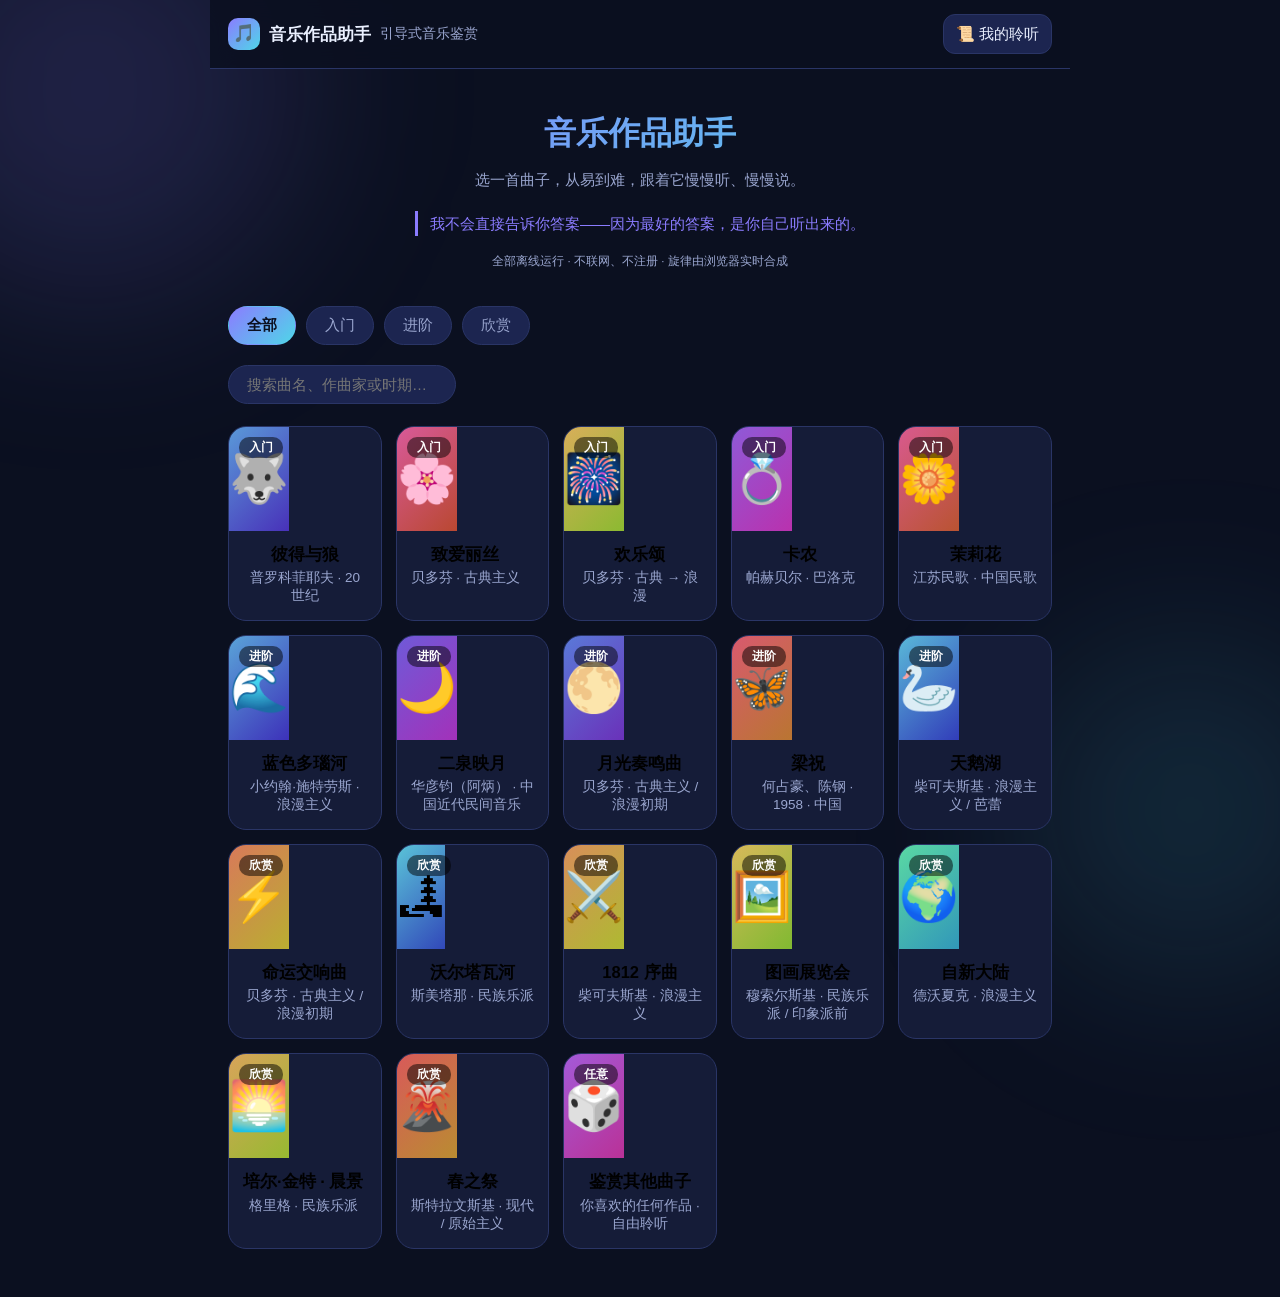
==== index.html @ 35c8faad "feat: 音乐作品助手改进版 + 乐龄聆听计划适老化版（共享底座，纯离线）" ====
<!DOCTYPE html>
<html lang="zh-CN">
<head>
<meta charset="UTF-8">
<meta name="viewport" content="width=device-width, initial-scale=1.0">
<title>音乐作品助手 · 引导式音乐鉴赏（改进版）</title>
<link rel="stylesheet" href="shared/base.css">
<style>
/* ---------- 通用版皮肤：延续原作的深色基调，但不再依赖任何后端 ---------- */
:root {
  --bg: #0b1020;
  --card: #151c38;
  --card2: #1c2550;
  --border: #2a3566;
  --text: #eaf0ff;
  --muted: #9aa6cf;

  --accent: #8b7cff;
  --accent-soft: rgba(139, 124, 255, .14);
  --gold: #f5c66b;
  --gold-soft: rgba(245, 198, 107, .12);
  --gold-text: #f5c66b;

  --grad: linear-gradient(135deg, #8b7cff, #4fd6e8);
  --grad-user: linear-gradient(135deg, #6d5cff, #4f8fe8);
  --on-accent: #0b1020;
  --bar-bg: rgba(11, 16, 32, .86);
  --bot-bubble: #1b2347;

  --font: -apple-system, BlinkMacSystemFont, "Segoe UI", "PingFang SC", "Microsoft YaHei", sans-serif;

  --fs: 15px;
  --fs-lg: 16.5px;
  --fs-sm: 13.5px;
  --fs-xs: 11.5px;
  --fs-hero: 32px;

  --sp-3: 14px;
  --sp-4: 18px;
  --radius: 18px;
  --app-w: 860px;
  --card-w: 152px;
  --cover-h: 104px;
  --btn: 40px;
  --av: 34px;
  --logo: 32px;
}
.bg-orb { position: fixed; border-radius: 50%; filter: blur(90px); pointer-events: none; z-index: 0; }
.orb1 { width: 420px; height: 420px; background: rgba(139,124,255,.16); top: -120px; left: -120px; }
.orb2 { width: 340px; height: 340px; background: rgba(79,214,232,.12); bottom: -80px; right: -80px; }
.app { position: relative; z-index: 1; }
.note-line { font-size: var(--fs-xs); color: var(--muted); margin-top: 16px; }
</style>
</head>
<body>

<div class="bg-orb orb1"></div>
<div class="bg-orb orb2"></div>

<div class="app">
  <header class="topbar">
    <div class="brand"><span class="logo">🎵</span>音乐作品助手<small>引导式音乐鉴赏</small></div>
    <div class="spacer"></div>
    <button class="icon-btn" id="recBtn">📜 我的聆听<span id="recCount" class="hidden"></span></button>
  </header>

  <section class="home" id="home">
    <div class="hero">
      <h1>音乐作品助手</h1>
      <p>选一首曲子，从易到难，跟着它慢慢听、慢慢说。</p>
      <div class="quote">我不会直接告诉你答案——因为最好的答案，是你自己听出来的。</div>
      <div class="note-line">全部离线运行 · 不联网、不注册 · 旋律由浏览器实时合成</div>
    </div>
    <div class="filter" id="filter"></div>
    <div style="margin-bottom:22px">
      <input class="search-box" id="search" placeholder="搜索曲名、作曲家或时期…">
    </div>
    <div class="track-grid" id="grid"></div>
  </section>

  <section class="chat-view hidden" id="chatView">
    <div class="subbar">
      <button class="back" onclick="MZApp.goHome()" aria-label="返回">←</button>
      <div class="at" id="subTitle"></div>
    </div>
    <div class="stage-bar" id="stageBar"></div>
    <div class="chat" id="chat"></div>
    <div class="composer" id="composer"></div>
  </section>
</div>

<div class="sheet-mask" id="recordsSheet">
  <div class="sheet">
    <h3>我的聆听</h3>
    <div id="recordsBody"></div>
    <div style="margin-top:16px;text-align:right">
      <button class="icon-btn" onclick="MZApp.hideRecords()">关闭</button>
    </div>
  </div>
</div>

<script src="shared/catalog.js"></script>
<script src="shared/audio.js"></script>
<script src="shared/engine.js"></script>
<script src="shared/app.js"></script>
<script>MZApp.init({ senior: false });</script>
</body>
</html>
---- shared/base.css ----
/* ============================================================
 * 结构样式 · 共享底座
 * 只负责布局与结构，颜色/字号全部走 CSS 变量，
 * 由「通用版」和「乐龄版」各自覆盖变量形成两套皮肤。
 * ============================================================ */
* { margin: 0; padding: 0; box-sizing: border-box; }

html, body {
  background: var(--bg);
  color: var(--text);
  font-family: var(--font);
  font-size: var(--fs);
  line-height: 1.7;
  -webkit-font-smoothing: antialiased;
}
html, body { height: 100%; }

/* 用 fixed 把整页钉死在视口上：页面本身永远不滚动，
   滚动只发生在中间的对话区。否则输入框自动聚焦时，
   浏览器会把 overflow:hidden 的容器顶上去，横幅就会滑到顶栏后面。 */
.app {
  position: fixed;
  inset: 0;
  max-width: var(--app-w);
  margin: 0 auto;
  overflow: hidden;
  display: flex;
  flex-direction: column;
}

/* ---------- 顶栏 ---------- */
.topbar {
  z-index: 20;
  flex-shrink: 0;
  display: flex; align-items: center; gap: 12px;
  padding: var(--sp-3) var(--sp-4);
  border-bottom: 1px solid var(--border);
  background: var(--bar-bg);
  backdrop-filter: blur(12px);
}
.brand { font-size: var(--fs-lg); font-weight: 800; display: flex; align-items: center; gap: 9px; }
.brand .logo {
  width: var(--logo); height: var(--logo); border-radius: 10px;
  background: var(--grad); display: flex; align-items: center;
  justify-content: center; font-size: calc(var(--logo) * 0.55);
}
.brand small { font-weight: 500; color: var(--muted); font-size: var(--fs-sm); }
.spacer { flex: 1; }
.icon-btn {
  min-width: var(--btn); height: var(--btn); padding: 0 12px;
  border-radius: 12px; border: 1px solid var(--border);
  background: var(--card2); color: var(--text);
  font-size: var(--fs); cursor: pointer; font-family: inherit;
  display: inline-flex; align-items: center; justify-content: center; gap: 6px;
  transition: .18s;
}
.icon-btn:hover { border-color: var(--accent); color: var(--accent); }

/* ---------- 首页 ---------- */
.home { flex: 1; overflow-y: auto; padding: 0 var(--sp-4) 48px; }
.hero { padding: 44px 8px 26px; text-align: center; }
.hero h1 {
  font-size: var(--fs-hero); font-weight: 800; line-height: 1.25;
  background: var(--grad); -webkit-background-clip: text; background-clip: text;
  -webkit-text-fill-color: transparent;
}
.hero p { color: var(--muted); font-size: var(--fs); margin: 14px auto 0; max-width: 34em; }
.hero .quote {
  margin-top: 18px; font-size: var(--fs); color: var(--accent);
  border-left: 3px solid var(--accent); padding-left: 12px;
  display: inline-block; text-align: left;
}
.filter { display: flex; gap: 10px; align-items: center; flex-wrap: wrap; margin: 8px 0 20px; }
.chip {
  padding: 9px 18px; border-radius: 999px; font-size: var(--fs);
  cursor: pointer; border: 1px solid var(--border); background: var(--card2);
  color: var(--muted); transition: .18s; font-family: inherit;
}
.chip.active { background: var(--grad); color: var(--on-accent); border-color: transparent; font-weight: 700; }
.search-box {
  flex: 1; min-width: 150px; padding: 10px 18px; border-radius: 999px;
  border: 1px solid var(--border); background: var(--card2);
  color: var(--text); font-size: var(--fs); outline: none; font-family: inherit;
}
.search-box:focus { border-color: var(--accent); }

.track-grid { display: grid; grid-template-columns: repeat(auto-fill, minmax(var(--card-w), 1fr)); gap: var(--sp-3); }
.track-card {
  position: relative; border-radius: var(--radius); overflow: hidden;
  cursor: pointer; border: 1px solid var(--border); background: var(--card);
  transition: .2s; display: flex; flex-direction: column;
}
.track-card:hover { transform: translateY(-4px); border-color: var(--accent); box-shadow: 0 12px 28px rgba(0,0,0,.22); }
.track-card:focus-visible { outline: 3px solid var(--accent); outline-offset: 2px; }
.cover {
  height: var(--cover-h); display: flex; align-items: center;
  justify-content: center; font-size: calc(var(--cover-h) * 0.46);
}
.cover .lv {
  position: absolute; top: 10px; left: 10px; font-size: var(--fs-xs);
  font-weight: 700; padding: 3px 10px; border-radius: 10px;
  background: rgba(0,0,0,.5); color: #fff;
}
.track-meta { padding: 12px 14px 15px; }
.track-meta .t { font-size: var(--fs-lg); font-weight: 700; line-height: 1.35; }
.track-meta .c { font-size: var(--fs-sm); color: var(--muted); margin-top: 4px; }
.empty { padding: 48px; text-align: center; color: var(--muted); grid-column: 1/-1; }

/* ---------- 对话视图 ---------- */
.chat-view { flex: 1; display: flex; flex-direction: column; min-height: 0; overflow: hidden; }
.subbar {
  flex-shrink: 0;
  display: flex; align-items: center; gap: 10px;
  padding: 12px var(--sp-4); border-bottom: 1px solid var(--border); background: var(--bar-bg);
}
.subbar .back {
  min-width: var(--btn); height: var(--btn); border-radius: 12px;
  border: 1px solid var(--border); background: var(--card2);
  color: var(--text); font-size: var(--fs); cursor: pointer; font-family: inherit;
}
.subbar .at { font-size: var(--fs-lg); font-weight: 700; flex: 1; min-width: 0; overflow: hidden; text-overflow: ellipsis; white-space: nowrap; }
.stage-bar { flex-shrink: 0; padding: 10px var(--sp-4); display: flex; align-items: center; gap: 8px; overflow-x: auto; }
.stage-chip {
  flex-shrink: 0; padding: 5px 13px; border-radius: 999px; font-size: var(--fs-xs);
  background: var(--card2); color: var(--muted); border: 1px solid var(--border); white-space: nowrap;
}
.stage-chip.active { background: var(--accent-soft); border-color: var(--accent); color: var(--accent); font-weight: 700; }
.stage-chip.done { opacity: .6; }

.chat { flex: 1; overflow-y: auto; padding: var(--sp-4); display: flex; flex-direction: column; gap: var(--sp-3); min-height: 0; }
.msg { display: flex; gap: 10px; max-width: 92%; animation: up .35s ease; }
@keyframes up { from { opacity: 0; transform: translateY(8px); } to { opacity: 1; transform: none; } }
.msg.bot { align-self: flex-start; }
.msg.user { align-self: flex-end; flex-direction: row-reverse; }
.msg-avatar {
  width: var(--av); height: var(--av); border-radius: 50%; flex-shrink: 0;
  display: flex; align-items: center; justify-content: center;
  font-size: calc(var(--av) * 0.5); background: var(--grad);
}
.msg.user .msg-avatar { background: var(--grad-user); }
.bubble { padding: 13px 17px; border-radius: 16px; font-size: var(--fs); }
.msg.bot .bubble { background: var(--bot-bubble); border: 1px solid var(--border); border-top-left-radius: 5px; }
.msg.user .bubble { background: var(--grad-user); color: var(--on-accent); border-top-right-radius: 5px; }
.bubble .hint {
  display: block; margin-top: 10px; padding: 9px 12px; border-radius: 9px;
  font-size: var(--fs-sm); background: var(--gold-soft); color: var(--gold-text);
  border-left: 3px solid var(--gold);
}
.stage-line { font-weight: 700; color: var(--accent); }
.ask-line { font-weight: 600; }

/* 聆听卡片 */
.listen-card {
  margin-top: 4px; padding: 14px; border-radius: 14px;
  background: var(--accent-soft); border: 1px solid var(--border);
}
.listen-head { margin-bottom: 10px; }
.listen-label { font-size: var(--fs-sm); font-weight: 700; color: var(--accent); }
.listen-tip { font-size: var(--fs-sm); color: var(--muted); margin-bottom: 10px; }
.listen-btn {
  padding: 11px 22px; border-radius: 999px; border: none;
  background: var(--grad); color: var(--on-accent); font-size: var(--fs);
  font-weight: 700; cursor: pointer; font-family: inherit;
}
.listen-btn:hover { filter: brightness(1.06); }
.listen-dots { display: flex; gap: 6px; margin-top: 12px; flex-wrap: wrap; }
.listen-dots .dot {
  width: 9px; height: 9px; border-radius: 50%;
  background: var(--muted); opacity: .45; transition: .15s;
}
.listen-dots .dot.on { background: var(--accent); opacity: 1; transform: scale(1.35); }

/* 揭晓 / 延伸 / 小结 */
.reveal, .extend, .summary { margin-top: 4px; }
.reveal { padding: 14px 16px; border-radius: 12px; background: var(--gold-soft); border: 1px solid var(--gold); }
.reveal h4 { font-size: var(--fs); color: var(--gold-text); margin-bottom: 8px; }
.extend { padding: 14px 16px; border-radius: 12px; background: var(--accent-soft); border: 1px solid var(--accent); }
.extend h4 { font-size: var(--fs); color: var(--accent); margin-bottom: 8px; }
.summary { padding: 14px 16px; border-radius: 12px; background: var(--card2); border: 1px solid var(--border); }
.summary h4 { font-size: var(--fs); margin-bottom: 8px; }
.summary-list { margin: 10px 0 0 4px; padding-left: 16px; }
.summary-list li { font-size: var(--fs-sm); margin-bottom: 6px; }
.summary-empty { font-size: var(--fs-sm); color: var(--muted); margin-top: 8px; }

/* 底部操作区 */
.composer { flex-shrink: 0; border-top: 1px solid var(--border); background: var(--bar-bg); }
.quick-area { padding: 10px var(--sp-4); display: flex; gap: 9px; flex-wrap: wrap; }
.quick-btn {
  padding: 9px 17px; border-radius: 999px; font-size: var(--fs-sm);
  background: var(--card2); color: var(--accent); border: 1px solid var(--border);
  cursor: pointer; transition: .18s; font-family: inherit;
}
.quick-btn:hover { background: var(--accent-soft); border-color: var(--accent); }
.quick-btn.ghost { color: var(--muted); }
.quick-btn.ghost:hover { color: var(--accent); }
.input-bar { padding: 10px var(--sp-4) 20px; display: flex; gap: 10px; }
.input-bar input {
  flex: 1; padding: 13px 20px; border-radius: 999px; border: 1px solid var(--border);
  background: var(--card2); color: var(--text); font-size: var(--fs);
  outline: none; font-family: inherit;
}
.input-bar input:focus { border-color: var(--accent); }
.send-btn {
  min-width: var(--btn); height: var(--btn); border-radius: 50%; border: none;
  background: var(--grad); color: var(--on-accent); font-size: var(--fs-lg);
  cursor: pointer; flex-shrink: 0; font-family: inherit;
}

/* 记录弹层 */
.sheet-mask {
  position: fixed; inset: 0; background: rgba(0,0,0,.5); z-index: 40;
  display: none; align-items: flex-end; justify-content: center;
}
.sheet-mask.on { display: flex; }
.sheet {
  width: 100%; max-width: var(--app-w); max-height: 76vh; overflow-y: auto;
  background: var(--card); border-radius: 20px 20px 0 0; padding: var(--sp-4);
  border-top: 1px solid var(--border);
}
.sheet h3 { font-size: var(--fs-lg); margin-bottom: 12px; }
.rec { padding: 12px 0; border-bottom: 1px solid var(--border); }
.rec .rt { font-weight: 700; font-size: var(--fs); }
.rec .rd { font-size: var(--fs-xs); color: var(--muted); margin-top: 2px; }
.rec .ra { font-size: var(--fs-sm); color: var(--muted); margin-top: 6px; }

.hidden { display: none !important; }
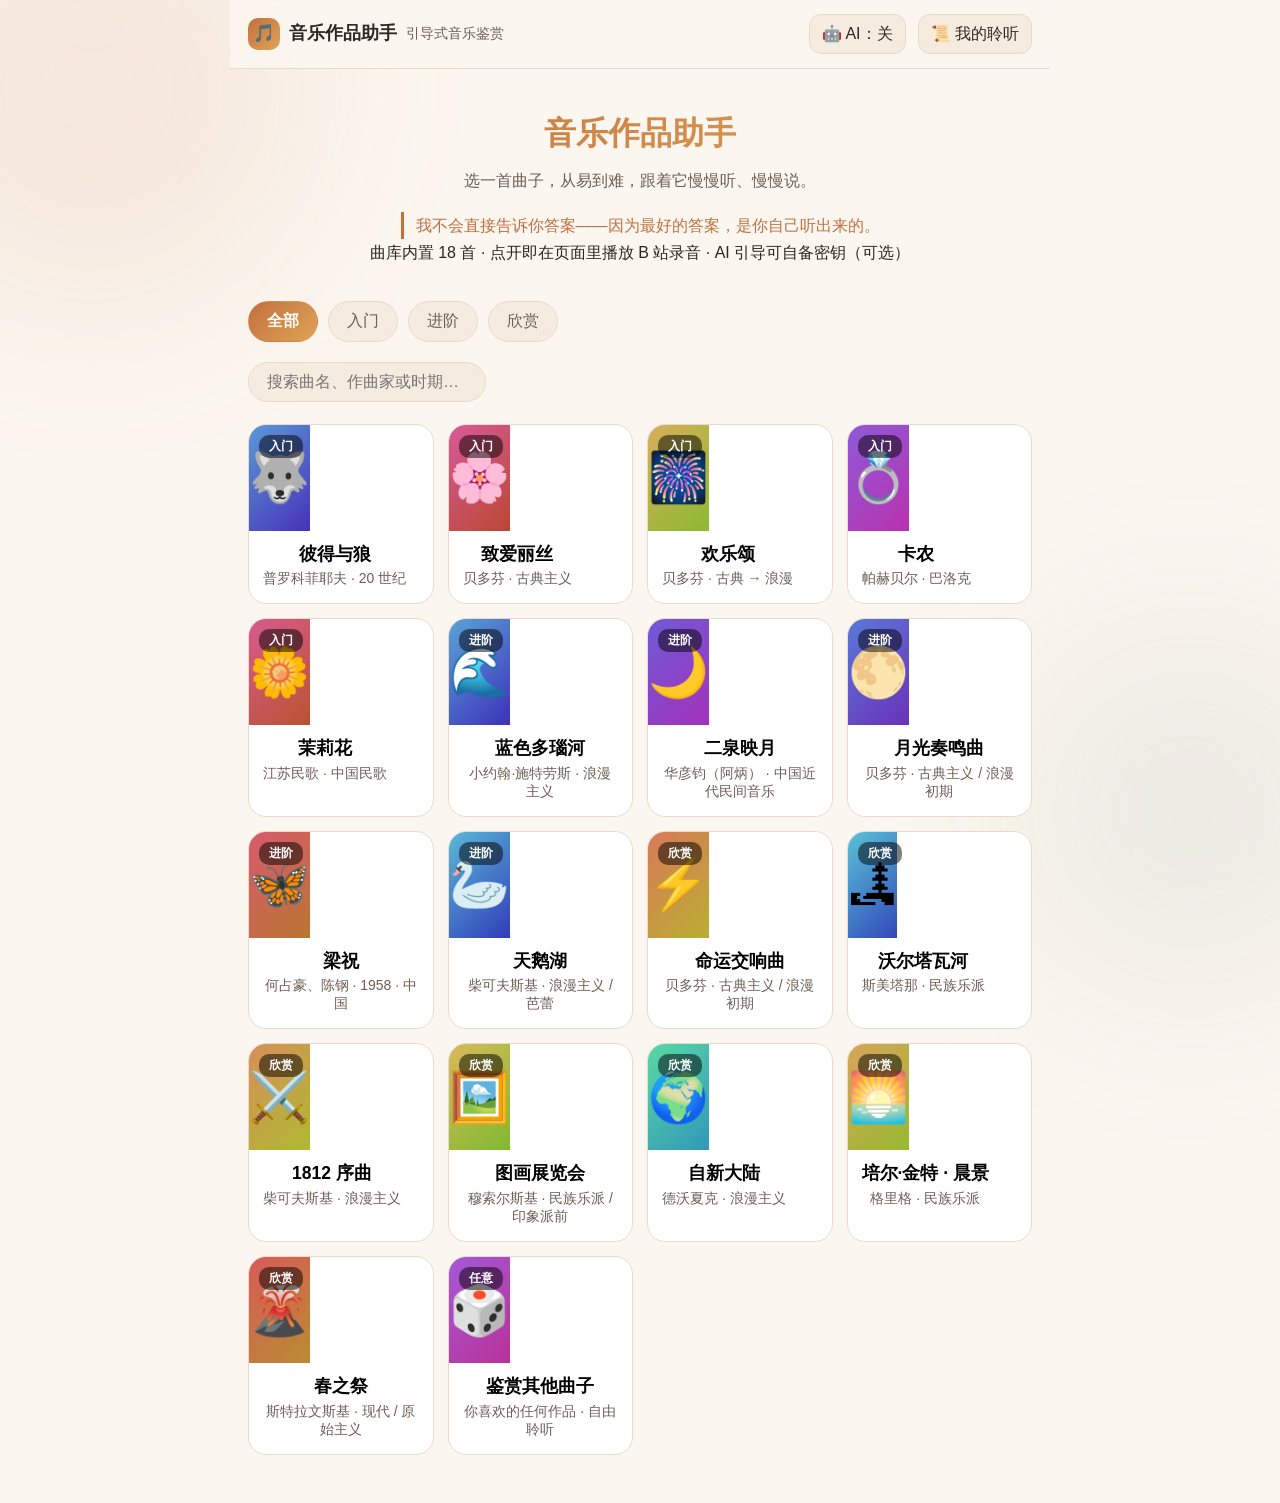
==== commit 02a32cc3: "feat: 对齐老师原版能力 —— 页面内嵌 B 站真实播放 + 可选 AI 引导 - 播放：删掉 Web Audio 合成音，改为每首预配 bvid，用 B 站播放器   内嵌在页面顶部播放；支持手" ====
--- a/index.html
+++ b/index.html
@@ -6,50 +6,12 @@
 <title>音乐作品助手 · 引导式音乐鉴赏（改进版）</title>
 <link rel="stylesheet" href="shared/base.css">
 <style>
-/* ---------- 通用版皮肤：延续原作的深色基调，但不再依赖任何后端 ---------- */
-:root {
-  --bg: #0b1020;
-  --card: #151c38;
-  --card2: #1c2550;
-  --border: #2a3566;
-  --text: #eaf0ff;
-  --muted: #9aa6cf;
-
-  --accent: #8b7cff;
-  --accent-soft: rgba(139, 124, 255, .14);
-  --gold: #f5c66b;
-  --gold-soft: rgba(245, 198, 107, .12);
-  --gold-text: #f5c66b;
-
-  --grad: linear-gradient(135deg, #8b7cff, #4fd6e8);
-  --grad-user: linear-gradient(135deg, #6d5cff, #4f8fe8);
-  --on-accent: #0b1020;
-  --bar-bg: rgba(11, 16, 32, .86);
-  --bot-bubble: #1b2347;
-
-  --font: -apple-system, BlinkMacSystemFont, "Segoe UI", "PingFang SC", "Microsoft YaHei", sans-serif;
-
-  --fs: 15px;
-  --fs-lg: 16.5px;
-  --fs-sm: 13.5px;
-  --fs-xs: 11.5px;
-  --fs-hero: 32px;
-
-  --sp-3: 14px;
-  --sp-4: 18px;
-  --radius: 18px;
-  --app-w: 860px;
-  --card-w: 152px;
-  --cover-h: 104px;
-  --btn: 40px;
-  --av: 34px;
-  --logo: 32px;
-}
+/* 通用版：与乐龄版共用同一套暖色人文设计语言，只是字号更紧凑 */
+.app { max-width: 820px; }
 .bg-orb { position: fixed; border-radius: 50%; filter: blur(90px); pointer-events: none; z-index: 0; }
-.orb1 { width: 420px; height: 420px; background: rgba(139,124,255,.16); top: -120px; left: -120px; }
-.orb2 { width: 340px; height: 340px; background: rgba(79,214,232,.12); bottom: -80px; right: -80px; }
+.orb1 { width: 420px; height: 420px; background: rgba(194, 112, 61, .10); top: -120px; left: -120px; }
+.orb2 { width: 340px; height: 340px; background: rgba(126, 155, 135, .12); bottom: -80px; right: -80px; }
 .app { position: relative; z-index: 1; }
-.note-line { font-size: var(--fs-xs); color: var(--muted); margin-top: 16px; }
 </style>
 </head>
 <body>
@@ -61,6 +23,7 @@
   <header class="topbar">
     <div class="brand"><span class="logo">🎵</span>音乐作品助手<small>引导式音乐鉴赏</small></div>
     <div class="spacer"></div>
+    <button class="icon-btn toggle-btn" id="aiBtn" title="可选：填上自己的大模型密钥">🤖 AI：关</button>
     <button class="icon-btn" id="recBtn">📜 我的聆听<span id="recCount" class="hidden"></span></button>
   </header>
 
@@ -69,7 +32,7 @@
       <h1>音乐作品助手</h1>
       <p>选一首曲子，从易到难，跟着它慢慢听、慢慢说。</p>
       <div class="quote">我不会直接告诉你答案——因为最好的答案，是你自己听出来的。</div>
-      <div class="note-line">全部离线运行 · 不联网、不注册 · 旋律由浏览器实时合成</div>
+      <div class="note-line">曲库内置 18 首 · 点开即在页面里播放 B 站录音 · AI 引导可自备密钥（可选）</div>
     </div>
     <div class="filter" id="filter"></div>
     <div style="margin-bottom:22px">
@@ -83,6 +46,7 @@
       <button class="back" onclick="MZApp.goHome()" aria-label="返回">←</button>
       <div class="at" id="subTitle"></div>
     </div>
+    <div class="player-dock" id="playerDock"></div>
     <div class="stage-bar" id="stageBar"></div>
     <div class="chat" id="chat"></div>
     <div class="composer" id="composer"></div>
@@ -100,7 +64,8 @@
 </div>
 
 <script src="shared/catalog.js"></script>
-<script src="shared/audio.js"></script>
+<script src="shared/player.js"></script>
+<script src="shared/llm.js"></script>
 <script src="shared/engine.js"></script>
 <script src="shared/app.js"></script>
 <script>MZApp.init({ senior: false });</script>
--- a/shared/base.css
+++ b/shared/base.css
@@ -3,6 +3,48 @@
  * 只负责布局与结构，颜色/字号全部走 CSS 变量，
  * 由「通用版」和「乐龄版」各自覆盖变量形成两套皮肤。
  * ============================================================ */
+
+/* ---------- 默认皮肤：暖色人文（两个版本共用，取自开题 PPT 的
+   一套暖米色 / 陶土橘 / 琥珀 / 鼠尾草绿配色） ---------- */
+:root {
+  --bg: #FBF6EF;
+  --card: #FFFFFF;
+  --card2: #F5EBDF;
+  --border: #E7DACB;
+  --text: #2E2723;
+  --muted: #6B5F56;
+
+  --accent: #C2703D;
+  --accent-soft: rgba(194, 112, 61, .12);
+  --gold: #E0A458;
+  --gold-soft: #F7E3D3;
+  --gold-text: #8A6620;
+
+  --grad: linear-gradient(135deg, #C2703D, #E0A458);
+  --grad-user: linear-gradient(135deg, #7E9B87, #9FB8A5);
+  --on-accent: #FFFFFF;
+  --bar-bg: rgba(251, 246, 239, .94);
+  --bot-bubble: #FFFFFF;
+
+  --font: "Microsoft YaHei", "PingFang SC", -apple-system, BlinkMacSystemFont, "Segoe UI", sans-serif;
+
+  --fs: 16px;
+  --fs-lg: 17.5px;
+  --fs-sm: 14px;
+  --fs-xs: 12px;
+  --fs-hero: 32px;
+
+  --sp-3: 14px;
+  --sp-4: 18px;
+  --radius: 18px;
+  --app-w: 820px;
+  --card-w: 156px;
+  --cover-h: 106px;
+  --btn: 40px;
+  --av: 34px;
+  --logo: 32px;
+}
+
 * { margin: 0; padding: 0; box-sizing: border-box; }
 
 html, body {
@@ -223,4 +265,65 @@
 .rec .rd { font-size: var(--fs-xs); color: var(--muted); margin-top: 2px; }
 .rec .ra { font-size: var(--fs-sm); color: var(--muted); margin-top: 6px; }
 
+/* ---------- 播放器坞 ---------- */
+.player-dock { flex-shrink: 0; display: none; padding: 12px var(--sp-4) 4px; }
+.player-dock.on { display: block; }
+.player-dock.min .frame-box { display: none; }
+.player-card {
+  border: 1px solid var(--border); background: var(--card);
+  border-radius: var(--radius); padding: 10px;
+  box-shadow: 0 4px 16px rgba(90, 70, 50, .06);
+}
+.frame-box {
+  max-width: 520px; margin: 0 auto; aspect-ratio: 16 / 9;
+  background: #000; border-radius: 12px; overflow: hidden;
+}
+.frame-box iframe { width: 100%; height: 100%; display: block; border: 0; }
+.player-bar { display: flex; align-items: center; gap: 10px; margin-top: 10px; flex-wrap: wrap; }
+.player-title {
+  flex: 1; min-width: 0; font-size: var(--fs-sm); font-weight: 700;
+  overflow: hidden; text-overflow: ellipsis; white-space: nowrap;
+}
+.player-link { font-size: var(--fs-sm); color: var(--accent); text-decoration: none; font-weight: 700; white-space: nowrap; }
+.player-link:hover { text-decoration: underline; }
+.player-link.strong {
+  display: inline-block; margin-top: 8px; padding: 9px 18px;
+  border-radius: 999px; background: var(--accent-soft); border: 1px solid var(--accent);
+}
+.player-fold {
+  font-family: inherit; font-size: var(--fs-xs); padding: 6px 14px; border-radius: 999px;
+  border: 1px solid var(--border); background: var(--card2); color: var(--text); cursor: pointer;
+}
+.player-seek { display: flex; align-items: center; gap: 8px; margin-top: 10px; flex-wrap: wrap; font-size: var(--fs-sm); color: var(--muted); }
+.player-seek .ps-in {
+  width: 56px; padding: 7px 8px; border-radius: 10px; border: 1px solid var(--border);
+  background: var(--card2); color: var(--text); font-family: inherit; font-size: var(--fs-sm); text-align: center;
+}
+.player-seek .ps-go {
+  padding: 7px 16px; border-radius: 999px; border: none; background: var(--grad);
+  color: var(--on-accent); font-family: inherit; font-size: var(--fs-sm); font-weight: 700; cursor: pointer;
+}
+.search-card .search-line { font-size: var(--fs-sm); margin-bottom: 6px; }
+.tip-line { font-size: var(--fs-sm); color: var(--muted); }
+.ack-line { font-weight: 600; }
+.toggle-btn.on { background: var(--accent-soft); border-color: var(--accent); color: var(--accent); font-weight: 700; }
+
+/* ---------- AI 设置面板 ---------- */
+.llm-mask .sheet { max-width: 560px; }
+.sheet-note { font-size: var(--fs-sm); color: var(--muted); margin-bottom: 14px; line-height: 1.6; }
+.sheet .field { display: block; margin-bottom: 12px; }
+.sheet .field .lb { display: block; font-size: var(--fs-sm); font-weight: 700; margin-bottom: 6px; }
+.sheet .field input, .sheet .field select {
+  width: 100%; padding: 10px 14px; border-radius: 12px; border: 1px solid var(--border);
+  background: var(--card2); color: var(--text); font-family: inherit; font-size: var(--fs-sm); outline: none;
+}
+.sheet .field input:focus, .sheet .field select:focus { border-color: var(--accent); }
+.check-row { display: flex; align-items: center; gap: 9px; margin-bottom: 14px; font-size: var(--fs-sm); cursor: pointer; }
+.check-row input { width: 18px; height: 18px; accent-color: var(--accent); }
+.sheet-msg { font-size: var(--fs-sm); color: var(--muted); white-space: pre-wrap; margin: 4px 0 14px; min-height: 1.2em; }
+.sheet-msg.ok { color: #4F7A5E; }
+.sheet-msg.bad { color: #A33B2A; }
+.sheet-btns { display: flex; gap: 10px; justify-content: flex-end; flex-wrap: wrap; }
+.icon-btn.strong { background: var(--grad); color: var(--on-accent); border-color: transparent; font-weight: 700; }
+
 .hidden { display: none !important; }
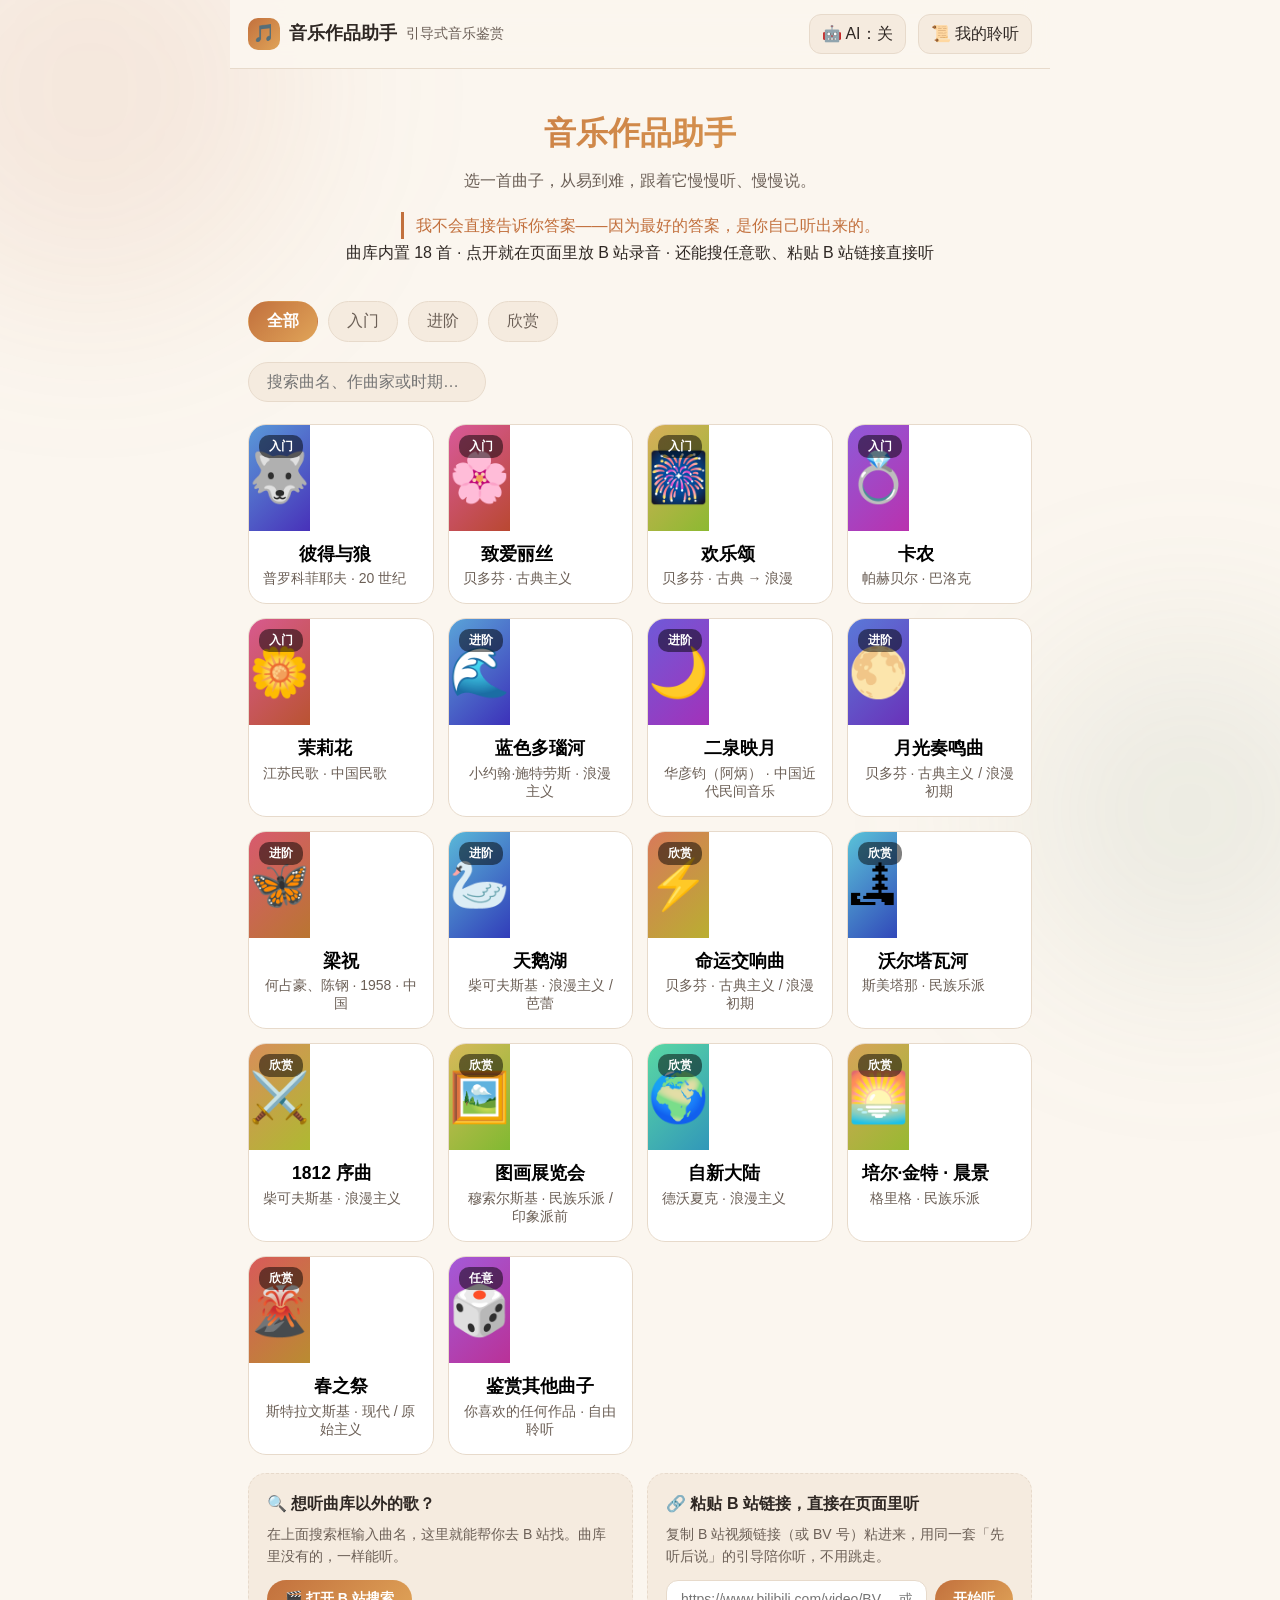
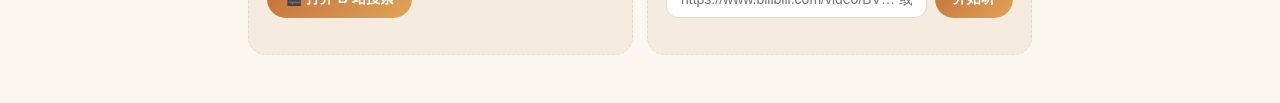
==== commit 2e0e1720: "feat: 分段聆听配上真实时间点 + 支持搜任意歌 (B 站搜索 / 粘贴链接直接听)" ====
--- a/index.html
+++ b/index.html
@@ -32,7 +32,7 @@
       <h1>音乐作品助手</h1>
       <p>选一首曲子，从易到难，跟着它慢慢听、慢慢说。</p>
       <div class="quote">我不会直接告诉你答案——因为最好的答案，是你自己听出来的。</div>
-      <div class="note-line">曲库内置 18 首 · 点开即在页面里播放 B 站录音 · AI 引导可自备密钥（可选）</div>
+      <div class="note-line">曲库内置 18 首 · 点开就在页面里放 B 站录音 · 还能搜任意歌、粘贴 B 站链接直接听</div>
     </div>
     <div class="filter" id="filter"></div>
     <div style="margin-bottom:22px">
--- a/shared/base.css
+++ b/shared/base.css
@@ -326,4 +326,28 @@
 .sheet-btns { display: flex; gap: 10px; justify-content: flex-end; flex-wrap: wrap; }
 .icon-btn.strong { background: var(--grad); color: var(--on-accent); border-color: transparent; font-weight: 700; }
 
-.hidden { display: none !important; }+.hidden { display: none !important; }
+
+/* ---------- 曲库之外的入口（去 B 站搜 / 粘贴链接直接听） ---------- */
+.tool-row { grid-column: 1/-1; display: flex; gap: var(--sp-3); flex-wrap: wrap; margin-top: 4px; }
+.tool-card {
+  flex: 1 1 300px; min-width: 260px; padding: 16px 18px; border-radius: var(--radius);
+  border: 1px dashed var(--border); background: var(--card2);
+}
+.tool-card .tc-t { font-size: var(--fs); font-weight: 700; margin-bottom: 6px; }
+.tool-card .tc-d { font-size: var(--fs-sm); color: var(--muted); line-height: 1.6; margin-bottom: 12px; }
+.tool-card .tc-line { display: flex; gap: 8px; flex-wrap: wrap; }
+.tool-card .tc-in {
+  flex: 1 1 180px; min-width: 160px; padding: 10px 14px; border-radius: 12px;
+  border: 1px solid var(--border); background: var(--card); color: var(--text);
+  font-family: inherit; font-size: var(--fs-sm); outline: none;
+}
+.tool-card .tc-in:focus { border-color: var(--accent); }
+.tool-card .tc-btn {
+  padding: 10px 18px; border-radius: 999px; border: none; background: var(--grad);
+  color: var(--on-accent); font-family: inherit; font-size: var(--fs-sm);
+  font-weight: 700; cursor: pointer; white-space: nowrap;
+}
+.tool-card .tc-btn:hover { filter: brightness(1.06); }
+.tool-card .tc-err { font-size: var(--fs-xs); color: #A33B2A; margin-top: 8px; min-height: 1em; }
+.listen-fine { font-size: var(--fs-xs); color: var(--muted); margin-top: 8px; }
